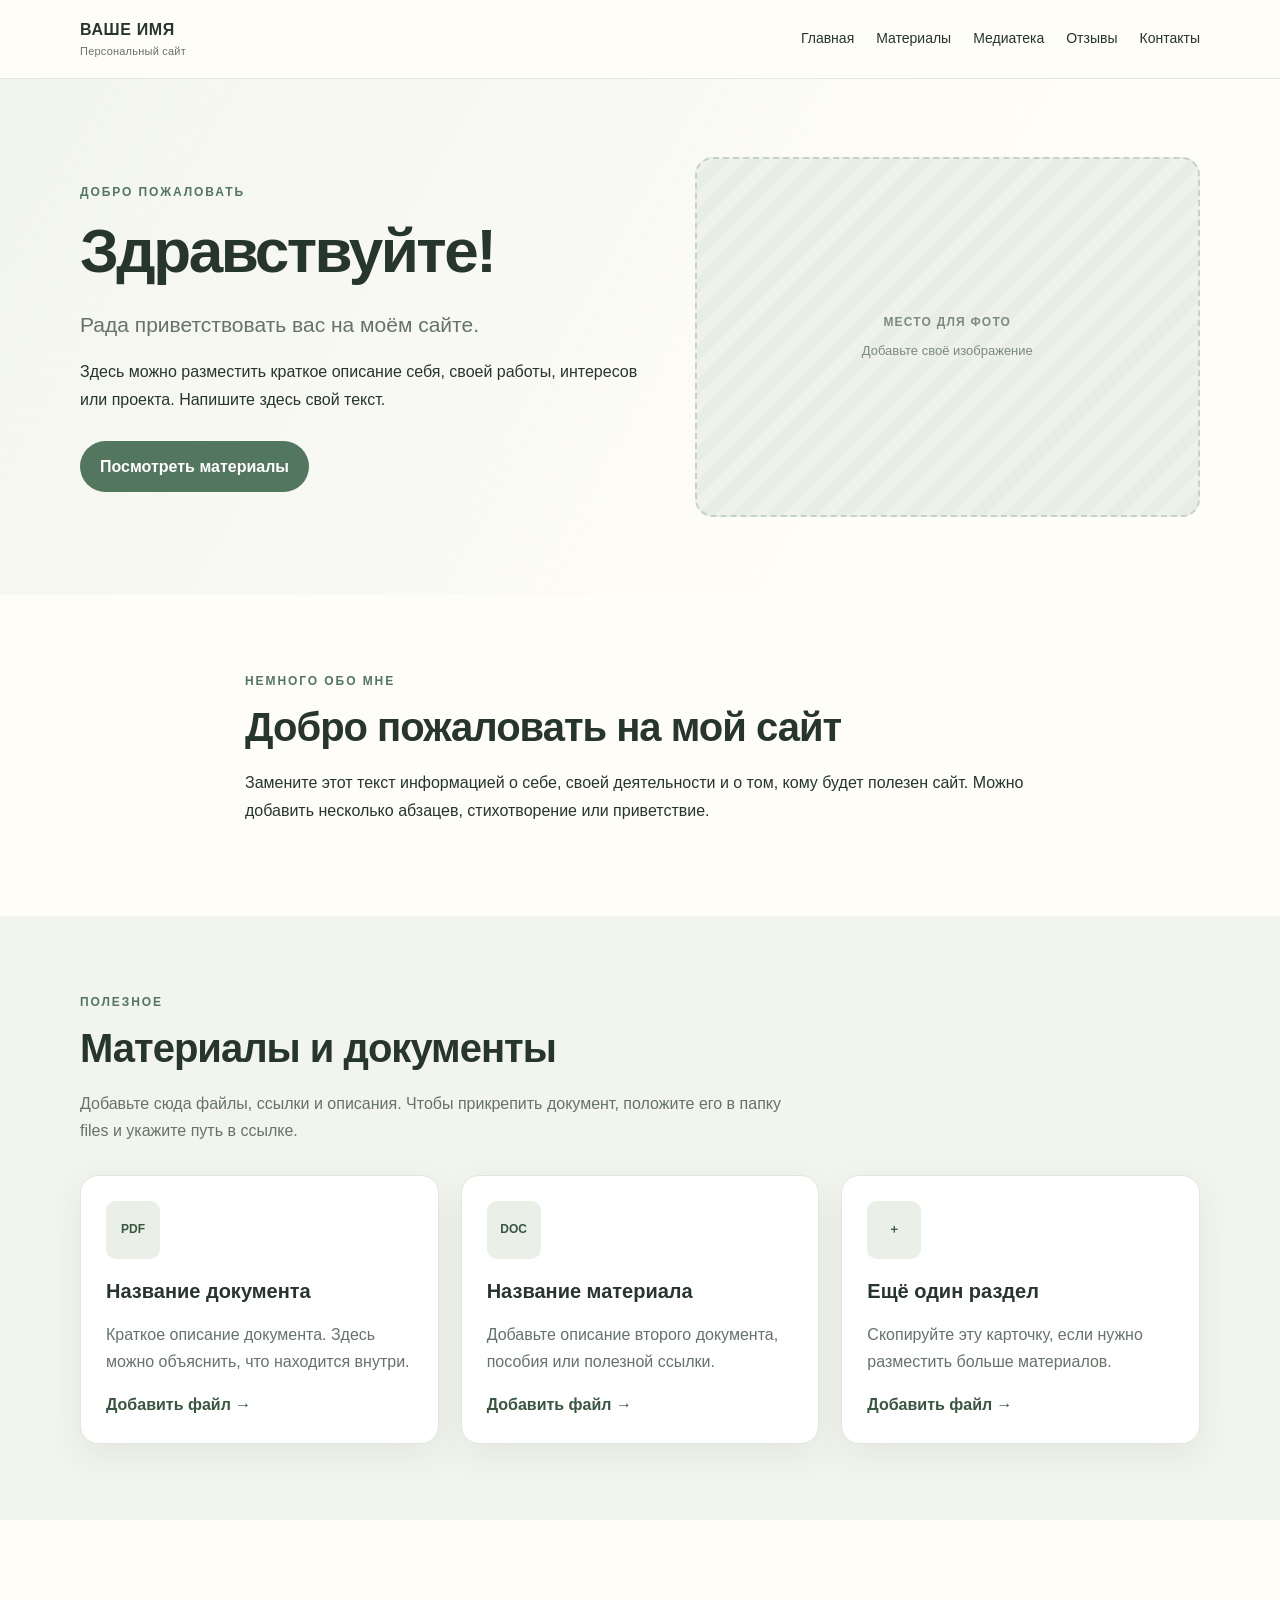
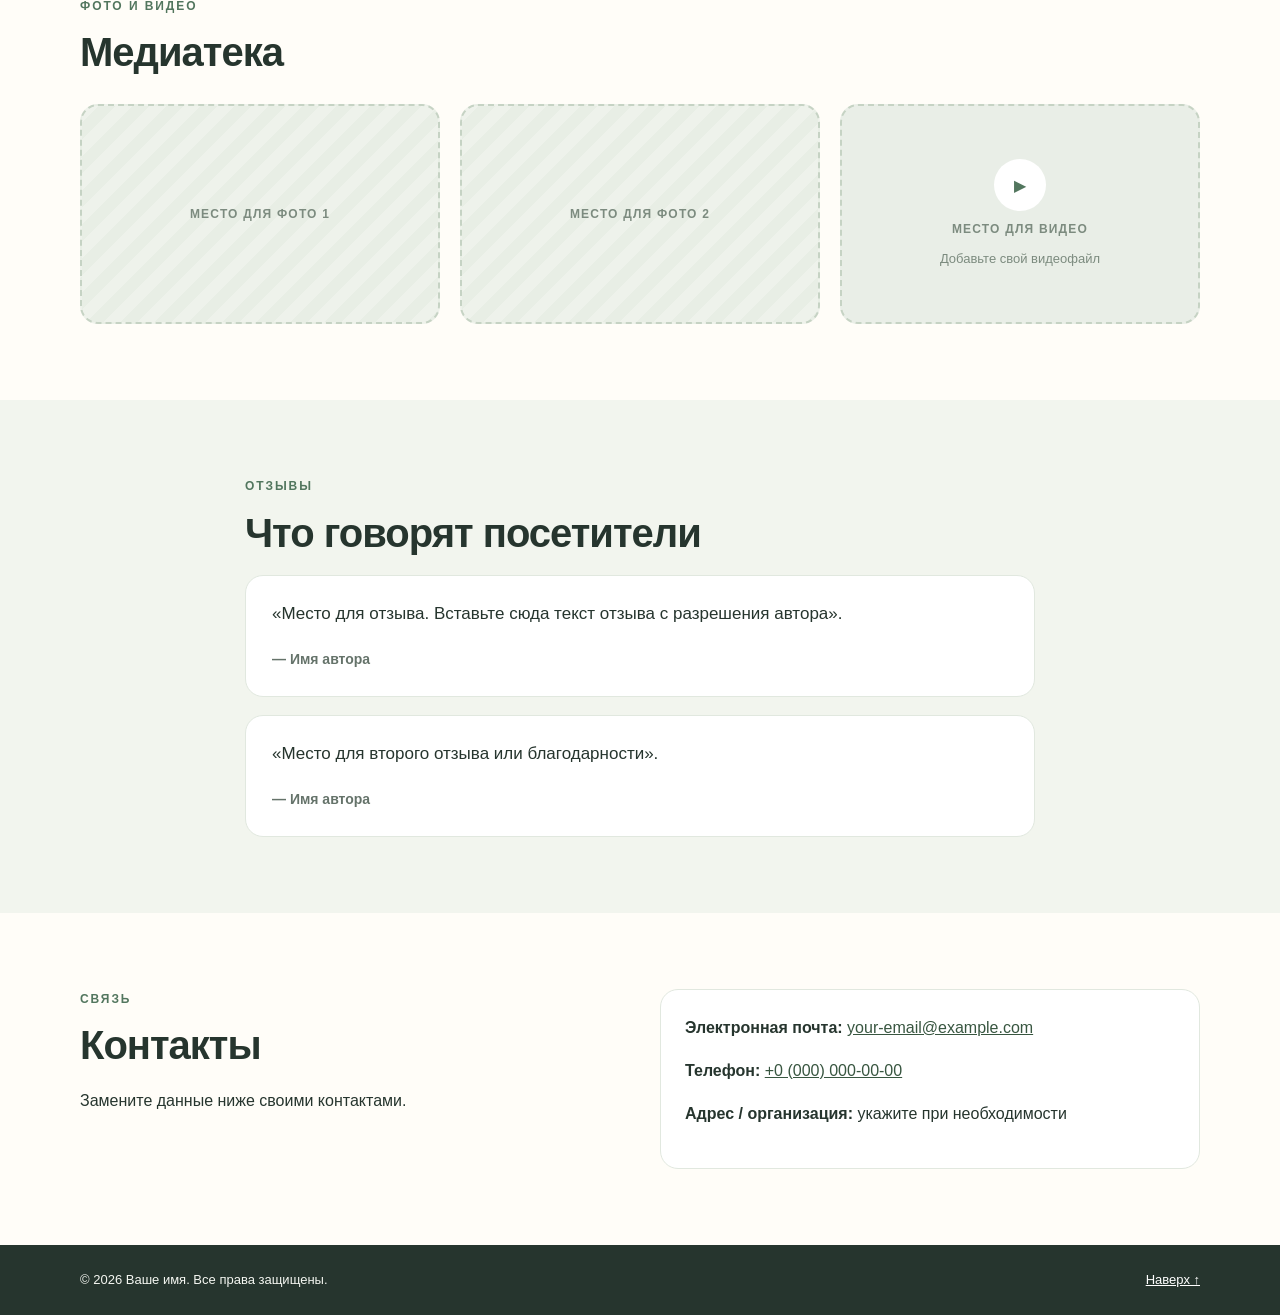
==== index.html @ f10ea7cb "Add files via upload" ====
<!DOCTYPE html>
<html lang="ru">
<head>
  <meta charset="UTF-8">
  <meta name="viewport" content="width=device-width, initial-scale=1.0">
  <meta name="description" content="Персональный сайт — описание и материалы">
  <title>Персональный сайт — Ваше имя</title>
  <link rel="stylesheet" href="style.css">
</head>
<body>
  <header class="site-header" id="top">
    <div class="container header-inner">
      <!-- ЗАГЛУШКА ДЛЯ ЛОГОТИПА: замените текст или добавьте <img src="images/logo.png" alt="Логотип"> -->
      <a class="brand" href="#top">ВАШЕ ИМЯ <span>Персональный сайт</span></a>
      <button class="menu-toggle" aria-label="Открыть меню" aria-expanded="false">☰</button>
      <nav class="nav" aria-label="Основная навигация">
        <a href="#about">Главная</a>
        <a href="#materials">Материалы</a>
        <a href="#media">Медиатека</a>
        <a href="#reviews">Отзывы</a>
        <a href="#contacts">Контакты</a>
      </nav>
    </div>
  </header>

  <main>
    <section class="hero" id="about">
      <div class="container hero-grid">
        <div class="hero-copy">
          <p class="eyebrow">ДОБРО ПОЖАЛОВАТЬ</p>
          <h1>Здравствуйте!</h1>
          <p class="lead">Рада приветствовать вас на моём сайте.</p>
          <p>Здесь можно разместить краткое описание себя, своей работы, интересов или проекта. Напишите здесь свой текст.</p>
          <a class="button" href="#materials">Посмотреть материалы</a>
        </div>
        <!-- МЕСТО ДЛЯ ГЛАВНОЙ ФОТОГРАФИИ
             Положите файл в images/ и замените блок ниже на:
             <img class="hero-photo" src="images/main-photo.jpg" alt="Описание фотографии">
        -->
        <div class="image-placeholder hero-photo" role="img" aria-label="Место для главной фотографии">
          <span>МЕСТО ДЛЯ ФОТО</span>
          <small>Добавьте своё изображение</small>
        </div>
      </div>
    </section>

    <section class="section" id="welcome">
      <div class="container narrow">
        <p class="eyebrow">НЕМНОГО ОБО МНЕ</p>
        <h2>Добро пожаловать на мой сайт</h2>
        <p>Замените этот текст информацией о себе, своей деятельности и о том, кому будет полезен сайт. Можно добавить несколько абзацев, стихотворение или приветствие.</p>
      </div>
    </section>

    <section class="section section-tinted" id="materials">
      <div class="container">
        <p class="eyebrow">ПОЛЕЗНОЕ</p>
        <h2>Материалы и документы</h2>
        <p class="section-intro">Добавьте сюда файлы, ссылки и описания. Чтобы прикрепить документ, положите его в папку files и укажите путь в ссылке.</p>
        <div class="cards">
          <article class="card">
            <div class="file-placeholder" aria-hidden="true">PDF</div>
            <h3>Название документа</h3>
            <p>Краткое описание документа. Здесь можно объяснить, что находится внутри.</p>
            <!-- Замените # на путь к файлу, например files/document.pdf -->
            <a class="text-link" href="#" aria-label="Ссылка на документ — замените путь">Добавить файл →</a>
          </article>
          <article class="card">
            <div class="file-placeholder" aria-hidden="true">DOC</div>
            <h3>Название материала</h3>
            <p>Добавьте описание второго документа, пособия или полезной ссылки.</p>
            <a class="text-link" href="#" aria-label="Ссылка на материал — замените путь">Добавить файл →</a>
          </article>
          <article class="card">
            <div class="file-placeholder" aria-hidden="true">＋</div>
            <h3>Ещё один раздел</h3>
            <p>Скопируйте эту карточку, если нужно разместить больше материалов.</p>
            <a class="text-link" href="#" aria-label="Ссылка на дополнительный материал">Добавить файл →</a>
          </article>
        </div>
      </div>
    </section>

    <section class="section" id="media">
      <div class="container">
        <p class="eyebrow">ФОТО И ВИДЕО</p>
        <h2>Медиатека</h2>
        <div class="media-grid">
          <!-- МЕСТО ДЛЯ ФОТО: замените placeholder на <img src="images/photo-1.jpg" alt="Описание"> -->
          <div class="image-placeholder media-placeholder"><span>МЕСТО ДЛЯ ФОТО 1</span></div>
          <!-- МЕСТО ДЛЯ ФОТО: замените placeholder на <img src="images/photo-2.jpg" alt="Описание"> -->
          <div class="image-placeholder media-placeholder"><span>МЕСТО ДЛЯ ФОТО 2</span></div>
          <!-- МЕСТО ДЛЯ ВИДЕО: замените блок на <video controls src="files/video.mp4"></video> -->
          <div class="video-placeholder">
            <span class="play-icon">▶</span>
            <strong>МЕСТО ДЛЯ ВИДЕО</strong>
            <small>Добавьте свой видеофайл</small>
          </div>
        </div>
      </div>
    </section>

    <section class="section section-tinted" id="reviews">
      <div class="container narrow">
        <p class="eyebrow">ОТЗЫВЫ</p>
        <h2>Что говорят посетители</h2>
        <article class="review">
          <p>«Место для отзыва. Вставьте сюда текст отзыва с разрешения автора».</p>
          <strong>— Имя автора</strong>
        </article>
        <article class="review">
          <p>«Место для второго отзыва или благодарности».</p>
          <strong>— Имя автора</strong>
        </article>
      </div>
    </section>

    <section class="section" id="contacts">
      <div class="container contact-box">
        <div>
          <p class="eyebrow">СВЯЗЬ</p>
          <h2>Контакты</h2>
          <p>Замените данные ниже своими контактами.</p>
        </div>
        <div class="contact-details">
          <p><strong>Электронная почта:</strong> <a href="mailto:your-email@example.com">your-email@example.com</a></p>
          <p><strong>Телефон:</strong> <a href="tel:+00000000000">+0 (000) 000-00-00</a></p>
          <p><strong>Адрес / организация:</strong> укажите при необходимости</p>
        </div>
      </div>
    </section>
  </main>

  <footer class="site-footer">
    <div class="container footer-inner">
      <p>© <span id="year"></span> Ваше имя. Все права защищены.</p>
      <a href="#top">Наверх ↑</a>
    </div>
  </footer>

  <script src="script.js"></script>
</body>
</html>
---- style.css ----
/* Основные цвета и размеры — меняйте их здесь */
:root {
  --bg: #fffdf8;
  --surface: #ffffff;
  --tint: #f2f5ee;
  --text: #26352e;
  --muted: #65736a;
  --accent: #52765e;
  --accent-dark: #385640;
  --line: #e1e8df;
  --radius: 18px;
  --shadow: 0 12px 35px rgba(35, 55, 40, .07);
}

* { box-sizing: border-box; }
html { scroll-behavior: smooth; scroll-padding-top: 90px; }
body {
  margin: 0;
  background: var(--bg);
  color: var(--text);
  font-family: Arial, Helvetica, sans-serif;
  line-height: 1.7;
}
a { color: var(--accent-dark); }
.container { width: min(1120px, calc(100% - 40px)); margin: 0 auto; }
.narrow { max-width: 790px; }
.site-header {
  position: sticky; top: 0; z-index: 10;
  background: rgba(255, 253, 248, .96);
  border-bottom: 1px solid var(--line);
  backdrop-filter: blur(10px);
}
.header-inner { min-height: 78px; display: flex; align-items: center; justify-content: space-between; gap: 24px; }
.brand { color: var(--text); text-decoration: none; font-weight: 800; letter-spacing: .04em; line-height: 1.2; }
.brand span { display: block; margin-top: 5px; font-size: 11px; font-weight: 500; letter-spacing: .02em; color: var(--muted); }
.nav { display: flex; flex-wrap: wrap; gap: 22px; }
.nav a { color: var(--text); text-decoration: none; font-size: 14px; }
.nav a:hover, .text-link:hover { color: var(--accent); text-decoration: underline; }
.menu-toggle { display: none; border: 1px solid var(--line); background: white; border-radius: 9px; padding: 8px 12px; font-size: 20px; }
.hero { padding: 78px 0; background: linear-gradient(120deg, #f2f5ee 0%, #fffdf8 72%); }
.hero-grid { display: grid; grid-template-columns: 1.05fr .95fr; align-items: center; gap: 56px; }
.eyebrow { color: var(--accent); font-size: 12px; font-weight: 800; letter-spacing: .16em; margin: 0 0 12px; }
h1, h2, h3 { line-height: 1.2; margin: 0 0 18px; }
h1 { font-size: clamp(38px, 5vw, 62px); letter-spacing: -.04em; }
h2 { font-size: clamp(28px, 3.3vw, 40px); letter-spacing: -.025em; }
h3 { font-size: 20px; }
p { margin: 0 0 16px; }
.lead { font-size: 21px; color: var(--muted); }
.button { display: inline-block; margin-top: 12px; padding: 12px 20px; background: var(--accent); color: white; border-radius: 999px; text-decoration: none; font-weight: 700; }
.button:hover { background: var(--accent-dark); }
.image-placeholder, .video-placeholder {
  display: flex; flex-direction: column; align-items: center; justify-content: center;
  text-align: center; gap: 8px; color: #7c8b7f;
  background: repeating-linear-gradient(135deg, #eef2eb, #eef2eb 12px, #e8eee5 12px, #e8eee5 24px);
  border: 2px dashed #c6d3c4; border-radius: var(--radius);
  padding: 24px; min-height: 180px;
}
.image-placeholder span, .video-placeholder strong { font-size: 12px; font-weight: 800; letter-spacing: .1em; }
.image-placeholder small, .video-placeholder small { font-size: 13px; }
.hero-photo { min-height: 360px; }
img.hero-photo, .media-grid img { width: 100%; height: 100%; min-height: 0; object-fit: cover; display: block; border-radius: var(--radius); }
.section { padding: 76px 0; }
.section-tinted { background: var(--tint); }
.section-intro { max-width: 720px; color: var(--muted); margin-bottom: 28px; }
.cards { display: grid; grid-template-columns: repeat(3, 1fr); gap: 22px; margin-top: 30px; }
.card { padding: 25px; background: var(--surface); border: 1px solid var(--line); border-radius: var(--radius); box-shadow: var(--shadow); }
.card p { color: var(--muted); }
.file-placeholder { display: grid; place-items: center; width: 54px; height: 58px; margin-bottom: 20px; color: var(--accent-dark); background: #eaf0e7; border-radius: 10px; font-weight: 800; font-size: 12px; }
.text-link { font-weight: 700; text-decoration: none; }
.media-grid { display: grid; grid-template-columns: repeat(3, 1fr); gap: 20px; margin-top: 28px; }
.media-placeholder, .video-placeholder { min-height: 220px; }
.video-placeholder { background: #e9eee7; }
.play-icon { display: grid; place-items: center; width: 52px; height: 52px; background: white; color: var(--accent); border-radius: 50%; }
.review { padding: 24px 26px; margin-top: 18px; background: white; border: 1px solid var(--line); border-radius: var(--radius); }
.review p { font-size: 17px; }
.review strong { font-size: 14px; color: var(--muted); }
.contact-box { display: grid; grid-template-columns: 1fr 1fr; gap: 40px; align-items: start; }
.contact-details { padding: 24px; border: 1px solid var(--line); border-radius: var(--radius); background: white; overflow-wrap: anywhere; }
.site-footer { padding: 24px 0; background: #26352e; color: #f4f6f1; }
.footer-inner { display: flex; justify-content: space-between; align-items: center; gap: 16px; }
.footer-inner p { margin: 0; font-size: 13px; }
.footer-inner a { color: white; font-size: 13px; }
@media (max-width: 800px) {
  .header-inner { min-height: 70px; flex-wrap: wrap; padding: 14px 0; }
  .menu-toggle { display: block; }
  .nav { display: none; width: 100%; flex-direction: column; gap: 0; padding: 8px 0; }
  .nav.open { display: flex; }
  .nav a { padding: 10px 0; }
  .hero { padding: 48px 0; }
  .hero-grid, .contact-box { grid-template-columns: 1fr; gap: 28px; }
  .hero-photo { min-height: 260px; }
  .cards { grid-template-columns: 1fr; }
  .media-grid { grid-template-columns: 1fr 1fr; }
  .video-placeholder { grid-column: 1 / -1; }
  .section { padding: 54px 0; }
}
@media (max-width: 480px) {
  .container { width: min(100% - 28px, 1120px); }
  .media-grid { grid-template-columns: 1fr; }
  .video-placeholder { grid-column: auto; }
  .footer-inner { align-items: flex-start; flex-direction: column; }
}
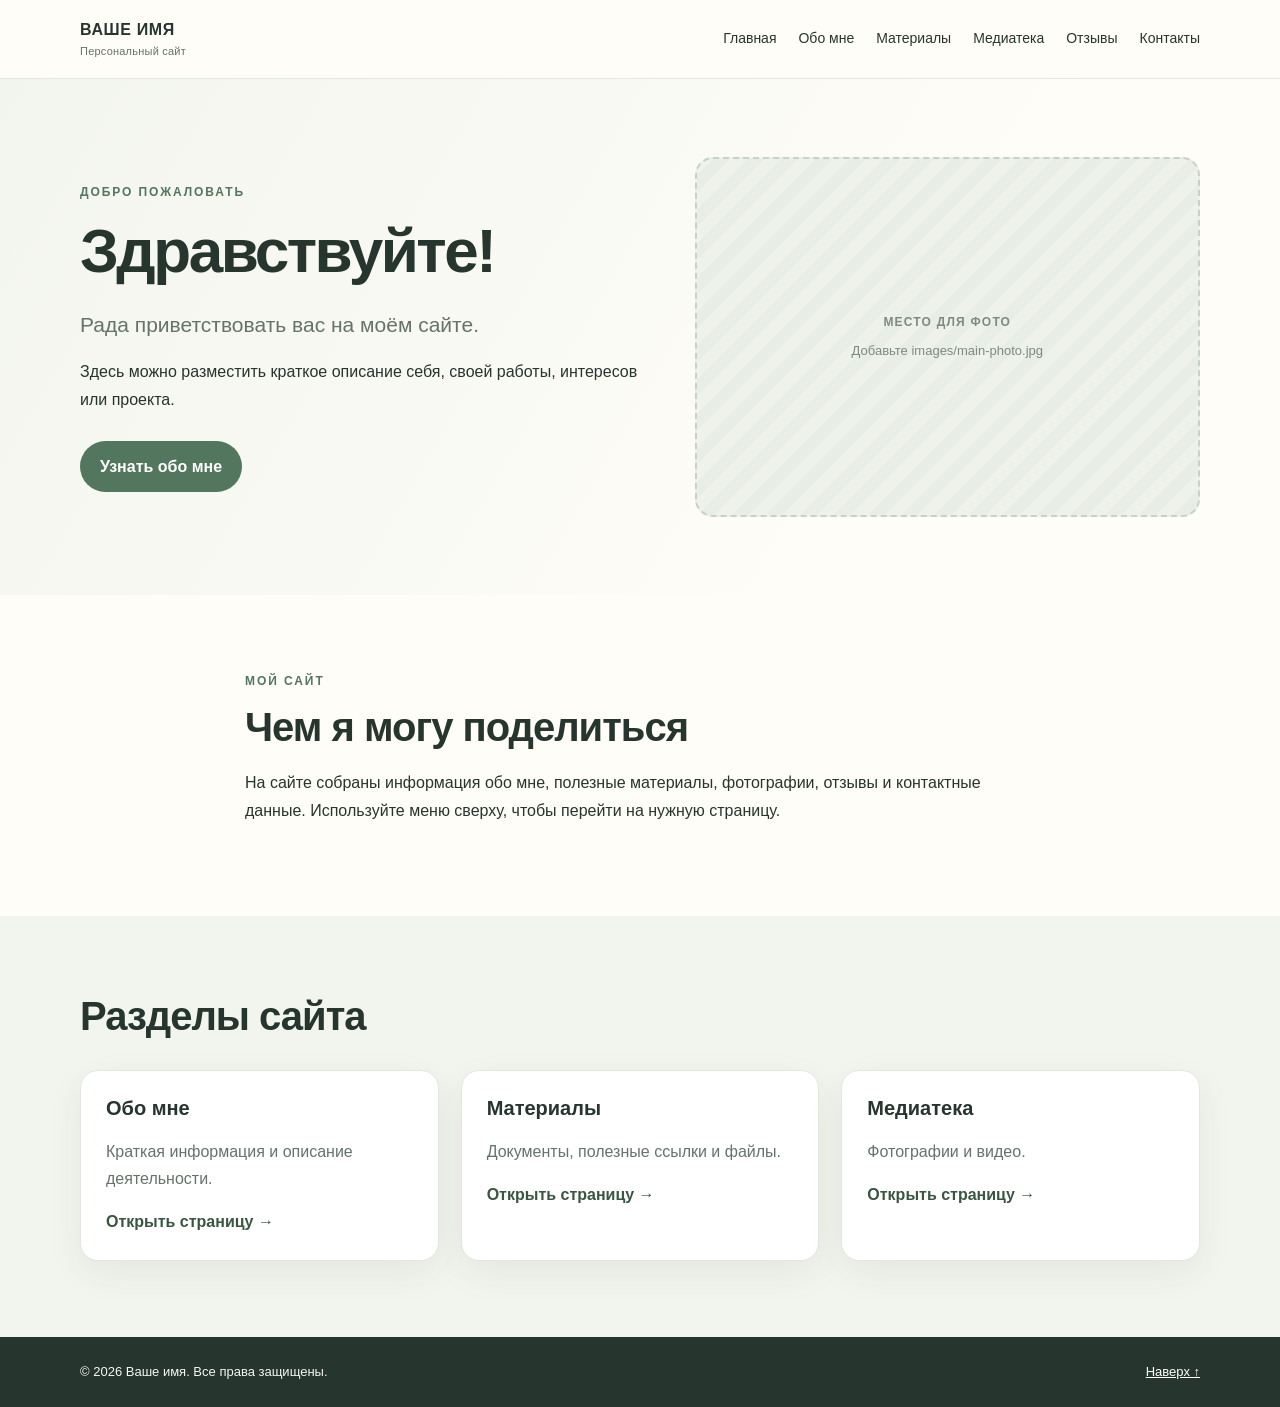
==== commit b04cd47b: "Add files via upload" ====
--- a/index.html
+++ b/index.html
@@ -1,143 +1,6 @@
-<!DOCTYPE html>
-<html lang="ru">
-<head>
-  <meta charset="UTF-8">
-  <meta name="viewport" content="width=device-width, initial-scale=1.0">
-  <meta name="description" content="Персональный сайт — описание и материалы">
-  <title>Персональный сайт — Ваше имя</title>
-  <link rel="stylesheet" href="style.css">
-</head>
-<body>
-  <header class="site-header" id="top">
-    <div class="container header-inner">
-      <!-- ЗАГЛУШКА ДЛЯ ЛОГОТИПА: замените текст или добавьте <img src="images/logo.png" alt="Логотип"> -->
-      <a class="brand" href="#top">ВАШЕ ИМЯ <span>Персональный сайт</span></a>
-      <button class="menu-toggle" aria-label="Открыть меню" aria-expanded="false">☰</button>
-      <nav class="nav" aria-label="Основная навигация">
-        <a href="#about">Главная</a>
-        <a href="#materials">Материалы</a>
-        <a href="#media">Медиатека</a>
-        <a href="#reviews">Отзывы</a>
-        <a href="#contacts">Контакты</a>
-      </nav>
-    </div>
-  </header>
-
-  <main>
-    <section class="hero" id="about">
-      <div class="container hero-grid">
-        <div class="hero-copy">
-          <p class="eyebrow">ДОБРО ПОЖАЛОВАТЬ</p>
-          <h1>Здравствуйте!</h1>
-          <p class="lead">Рада приветствовать вас на моём сайте.</p>
-          <p>Здесь можно разместить краткое описание себя, своей работы, интересов или проекта. Напишите здесь свой текст.</p>
-          <a class="button" href="#materials">Посмотреть материалы</a>
-        </div>
-        <!-- МЕСТО ДЛЯ ГЛАВНОЙ ФОТОГРАФИИ
-             Положите файл в images/ и замените блок ниже на:
-             <img class="hero-photo" src="images/main-photo.jpg" alt="Описание фотографии">
-        -->
-        <div class="image-placeholder hero-photo" role="img" aria-label="Место для главной фотографии">
-          <span>МЕСТО ДЛЯ ФОТО</span>
-          <small>Добавьте своё изображение</small>
-        </div>
-      </div>
-    </section>
-
-    <section class="section" id="welcome">
-      <div class="container narrow">
-        <p class="eyebrow">НЕМНОГО ОБО МНЕ</p>
-        <h2>Добро пожаловать на мой сайт</h2>
-        <p>Замените этот текст информацией о себе, своей деятельности и о том, кому будет полезен сайт. Можно добавить несколько абзацев, стихотворение или приветствие.</p>
-      </div>
-    </section>
-
-    <section class="section section-tinted" id="materials">
-      <div class="container">
-        <p class="eyebrow">ПОЛЕЗНОЕ</p>
-        <h2>Материалы и документы</h2>
-        <p class="section-intro">Добавьте сюда файлы, ссылки и описания. Чтобы прикрепить документ, положите его в папку files и укажите путь в ссылке.</p>
-        <div class="cards">
-          <article class="card">
-            <div class="file-placeholder" aria-hidden="true">PDF</div>
-            <h3>Название документа</h3>
-            <p>Краткое описание документа. Здесь можно объяснить, что находится внутри.</p>
-            <!-- Замените # на путь к файлу, например files/document.pdf -->
-            <a class="text-link" href="#" aria-label="Ссылка на документ — замените путь">Добавить файл →</a>
-          </article>
-          <article class="card">
-            <div class="file-placeholder" aria-hidden="true">DOC</div>
-            <h3>Название материала</h3>
-            <p>Добавьте описание второго документа, пособия или полезной ссылки.</p>
-            <a class="text-link" href="#" aria-label="Ссылка на материал — замените путь">Добавить файл →</a>
-          </article>
-          <article class="card">
-            <div class="file-placeholder" aria-hidden="true">＋</div>
-            <h3>Ещё один раздел</h3>
-            <p>Скопируйте эту карточку, если нужно разместить больше материалов.</p>
-            <a class="text-link" href="#" aria-label="Ссылка на дополнительный материал">Добавить файл →</a>
-          </article>
-        </div>
-      </div>
-    </section>
-
-    <section class="section" id="media">
-      <div class="container">
-        <p class="eyebrow">ФОТО И ВИДЕО</p>
-        <h2>Медиатека</h2>
-        <div class="media-grid">
-          <!-- МЕСТО ДЛЯ ФОТО: замените placeholder на <img src="images/photo-1.jpg" alt="Описание"> -->
-          <div class="image-placeholder media-placeholder"><span>МЕСТО ДЛЯ ФОТО 1</span></div>
-          <!-- МЕСТО ДЛЯ ФОТО: замените placeholder на <img src="images/photo-2.jpg" alt="Описание"> -->
-          <div class="image-placeholder media-placeholder"><span>МЕСТО ДЛЯ ФОТО 2</span></div>
-          <!-- МЕСТО ДЛЯ ВИДЕО: замените блок на <video controls src="files/video.mp4"></video> -->
-          <div class="video-placeholder">
-            <span class="play-icon">▶</span>
-            <strong>МЕСТО ДЛЯ ВИДЕО</strong>
-            <small>Добавьте свой видеофайл</small>
-          </div>
-        </div>
-      </div>
-    </section>
-
-    <section class="section section-tinted" id="reviews">
-      <div class="container narrow">
-        <p class="eyebrow">ОТЗЫВЫ</p>
-        <h2>Что говорят посетители</h2>
-        <article class="review">
-          <p>«Место для отзыва. Вставьте сюда текст отзыва с разрешения автора».</p>
-          <strong>— Имя автора</strong>
-        </article>
-        <article class="review">
-          <p>«Место для второго отзыва или благодарности».</p>
-          <strong>— Имя автора</strong>
-        </article>
-      </div>
-    </section>
-
-    <section class="section" id="contacts">
-      <div class="container contact-box">
-        <div>
-          <p class="eyebrow">СВЯЗЬ</p>
-          <h2>Контакты</h2>
-          <p>Замените данные ниже своими контактами.</p>
-        </div>
-        <div class="contact-details">
-          <p><strong>Электронная почта:</strong> <a href="mailto:your-email@example.com">your-email@example.com</a></p>
-          <p><strong>Телефон:</strong> <a href="tel:+00000000000">+0 (000) 000-00-00</a></p>
-          <p><strong>Адрес / организация:</strong> укажите при необходимости</p>
-        </div>
-      </div>
-    </section>
-  </main>
-
-  <footer class="site-footer">
-    <div class="container footer-inner">
-      <p>© <span id="year"></span> Ваше имя. Все права защищены.</p>
-      <a href="#top">Наверх ↑</a>
-    </div>
-  </footer>
-
-  <script src="script.js"></script>
-</body>
-</html>
+<!DOCTYPE html><html lang="ru"><head><meta charset="UTF-8"><meta name="viewport" content="width=device-width, initial-scale=1.0"><meta name="description" content="Главная — персональный сайт"><title>Главная — Ваше имя</title><link rel="stylesheet" href="style.css"></head><body><header class="site-header" id="top"><div class="container header-inner">
+<a class="brand" href="index.html">ВАШЕ ИМЯ <span>Персональный сайт</span></a>
+<button class="menu-toggle" aria-label="Открыть меню" aria-expanded="false">☰</button>
+<nav class="nav" aria-label="Основная навигация">
+<a href="index.html">Главная</a><a href="about.html">Обо мне</a><a href="materials.html">Материалы</a><a href="media.html">Медиатека</a><a href="reviews.html">Отзывы</a><a href="contacts.html">Контакты</a>
+</nav></div></header><main><section class="hero"><div class="container hero-grid"><div class="hero-copy"><p class="eyebrow">ДОБРО ПОЖАЛОВАТЬ</p><h1>Здравствуйте!</h1><p class="lead">Рада приветствовать вас на моём сайте.</p><p>Здесь можно разместить краткое описание себя, своей работы, интересов или проекта.</p><a class="button" href="about.html">Узнать обо мне</a></div><div class="image-placeholder hero-photo"><span>МЕСТО ДЛЯ ФОТО</span><small>Добавьте images/main-photo.jpg</small></div></div></section><section class="section"><div class="container narrow"><p class="eyebrow">МОЙ САЙТ</p><h2>Чем я могу поделиться</h2><p>На сайте собраны информация обо мне, полезные материалы, фотографии, отзывы и контактные данные. Используйте меню сверху, чтобы перейти на нужную страницу.</p></div></section><section class="section section-tinted"><div class="container"><h2>Разделы сайта</h2><div class="cards"><article class="card"><h3>Обо мне</h3><p>Краткая информация и описание деятельности.</p><a class="text-link" href="about.html">Открыть страницу →</a></article><article class="card"><h3>Материалы</h3><p>Документы, полезные ссылки и файлы.</p><a class="text-link" href="materials.html">Открыть страницу →</a></article><article class="card"><h3>Медиатека</h3><p>Фотографии и видео.</p><a class="text-link" href="media.html">Открыть страницу →</a></article></div></div></section></main><footer class="site-footer"><div class="container footer-inner"><p>© <span id="year"></span> Ваше имя. Все права защищены.</p><a href="#top">Наверх ↑</a></div></footer><script src="script.js"></script></body></html>
